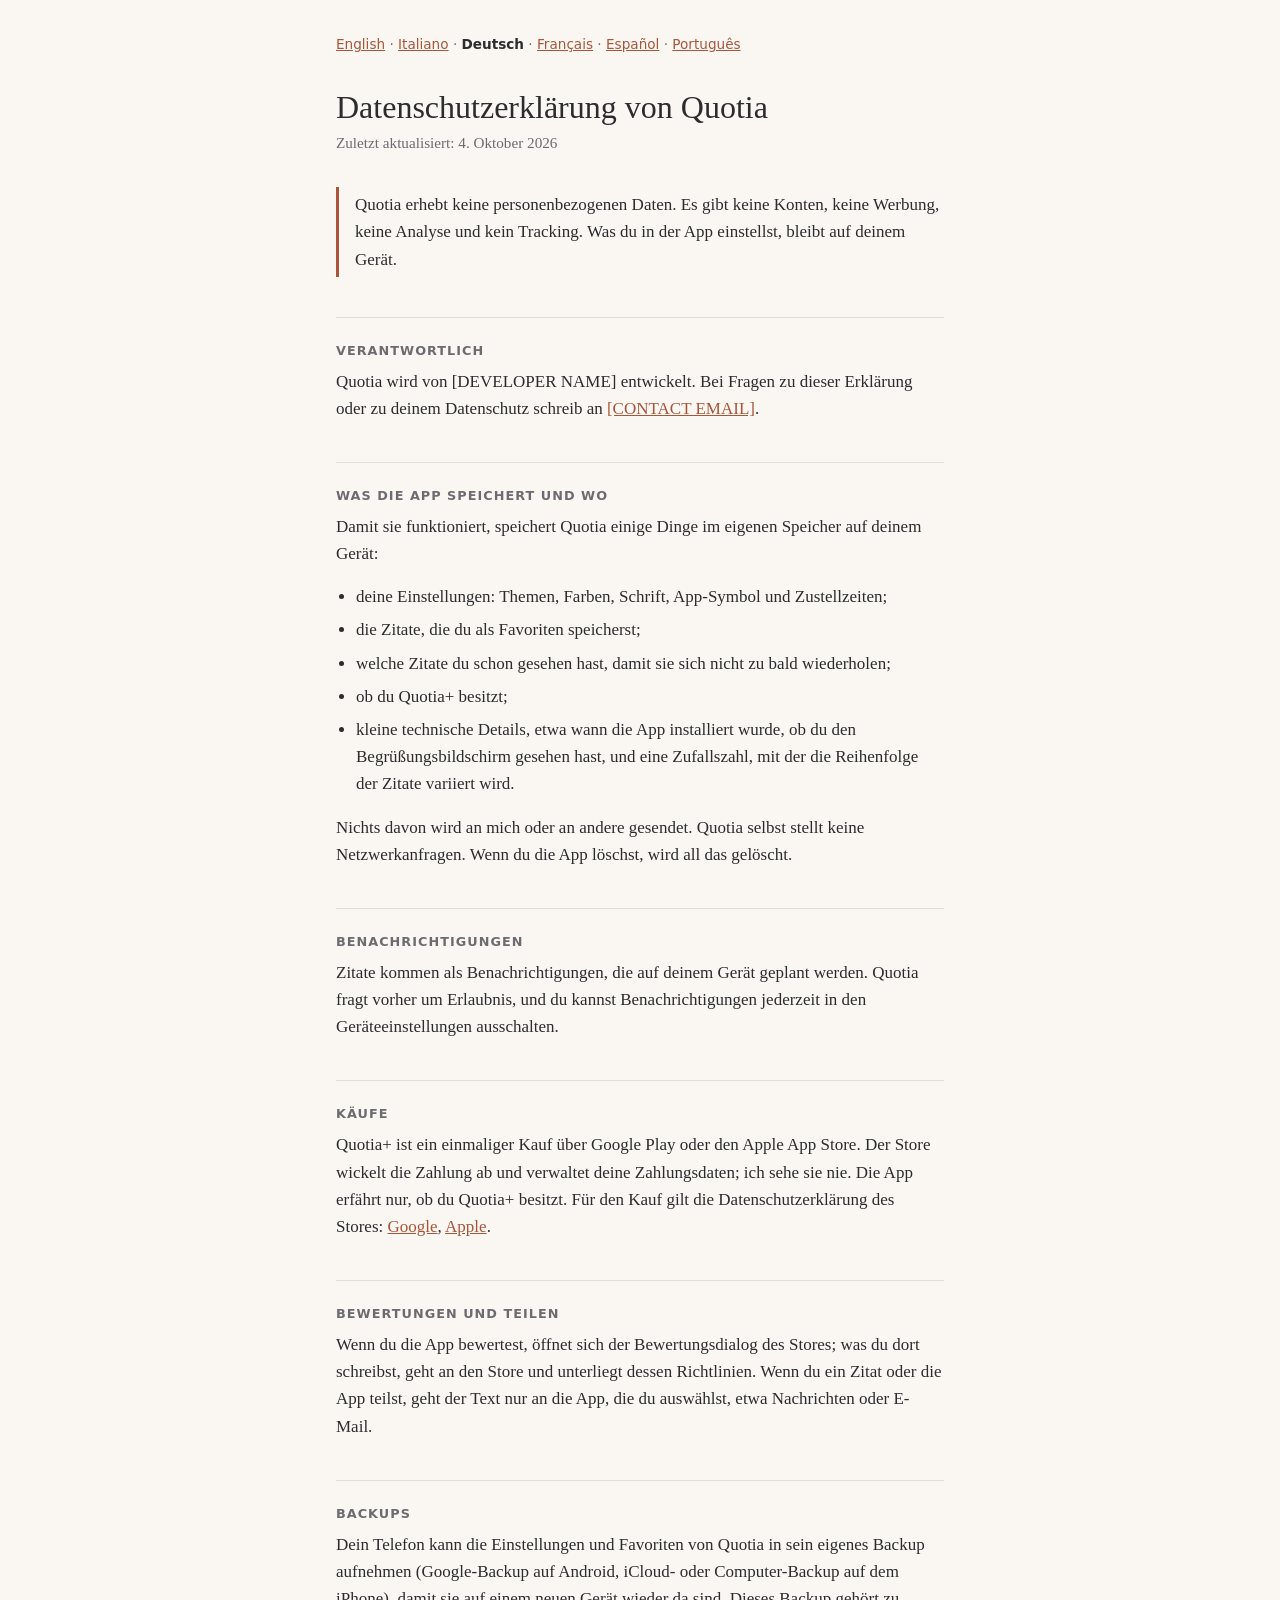
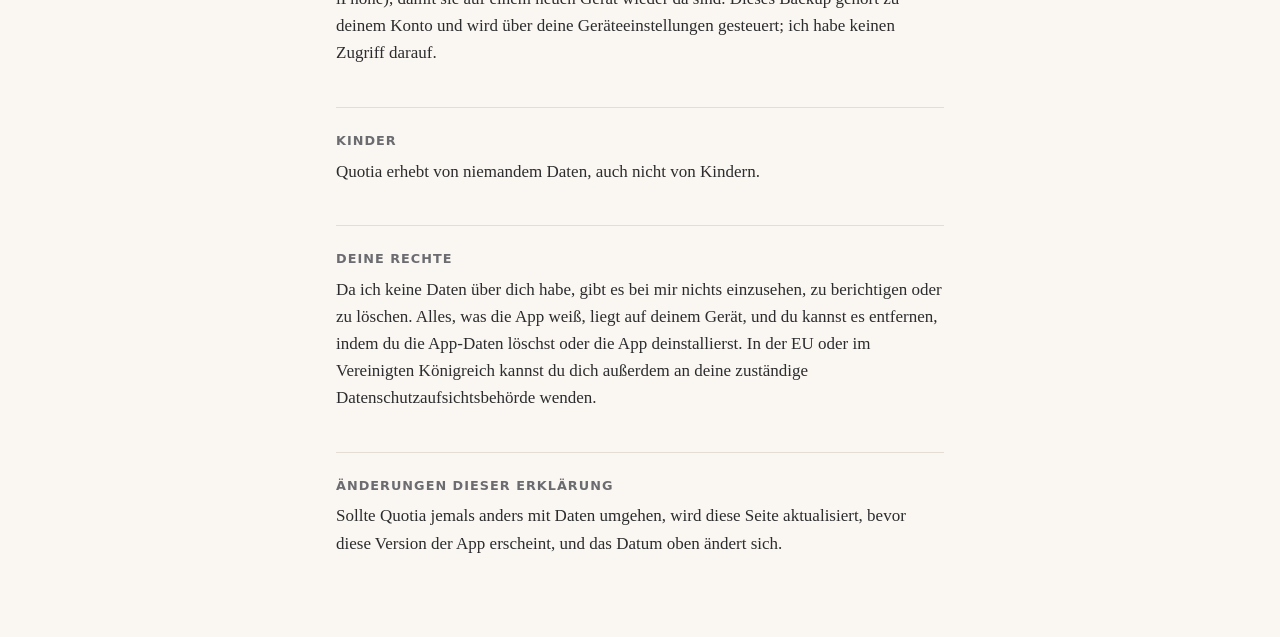
==== de/index.html @ 8ff5bea6 "Privacy policy in all six interface languages Co-Authored-By: Claude Opus 5.5 <noreply@anthropic.com" ====
<!doctype html>
<html lang="de">
<head>
<meta charset="utf-8">
<meta name="viewport" content="width=device-width, initial-scale=1">
<title>Datenschutzerklärung von Quotia</title>
<meta name="description" content="Quotia erhebt keine personenbezogenen Daten. Alles bleibt auf deinem Gerät.">
<link rel="alternate" hreflang="en" href="https://simonesarti.github.io/quotia-privacy/">
<link rel="alternate" hreflang="it" href="https://simonesarti.github.io/quotia-privacy/it/">
<link rel="alternate" hreflang="de" href="https://simonesarti.github.io/quotia-privacy/de/">
<link rel="alternate" hreflang="fr" href="https://simonesarti.github.io/quotia-privacy/fr/">
<link rel="alternate" hreflang="es" href="https://simonesarti.github.io/quotia-privacy/es/">
<link rel="alternate" hreflang="pt" href="https://simonesarti.github.io/quotia-privacy/pt/">
<link rel="alternate" hreflang="x-default" href="https://simonesarti.github.io/quotia-privacy/">
<link rel="stylesheet" href="../style.css">
</head>
<body>
<main>
  <nav class="langs"><a href="../" hreflang="en" lang="en">English</a> · <a href="../it/" hreflang="it" lang="it">Italiano</a> · <strong aria-current="page">Deutsch</strong> · <a href="../fr/" hreflang="fr" lang="fr">Français</a> · <a href="../es/" hreflang="es" lang="es">Español</a> · <a href="../pt/" hreflang="pt" lang="pt">Português</a></nav>
  <h1>Datenschutzerklärung von Quotia</h1>
  <p class="date">Zuletzt aktualisiert: 4. Oktober 2026</p>

  <p class="summary">Quotia erhebt keine personenbezogenen Daten. Es gibt keine Konten, keine Werbung, keine Analyse und kein Tracking. Was du in der App einstellst, bleibt auf deinem Gerät.</p>

  <h2>Verantwortlich</h2>
  <p>Quotia wird von [DEVELOPER NAME] entwickelt. Bei Fragen zu dieser Erklärung oder zu deinem Datenschutz schreib an <a href="mailto:[CONTACT EMAIL]">[CONTACT EMAIL]</a>.</p>
  <h2>Was die App speichert und wo</h2>
  <p>Damit sie funktioniert, speichert Quotia einige Dinge im eigenen Speicher auf deinem Gerät:</p>
  <ul>
    <li>deine Einstellungen: Themen, Farben, Schrift, App-Symbol und Zustellzeiten;</li>
    <li>die Zitate, die du als Favoriten speicherst;</li>
    <li>welche Zitate du schon gesehen hast, damit sie sich nicht zu bald wiederholen;</li>
    <li>ob du Quotia+ besitzt;</li>
    <li>kleine technische Details, etwa wann die App installiert wurde, ob du den Begrüßungsbildschirm gesehen hast, und eine Zufallszahl, mit der die Reihenfolge der Zitate variiert wird.</li>
  </ul>
  <p>Nichts davon wird an mich oder an andere gesendet. Quotia selbst stellt keine Netzwerkanfragen. Wenn du die App löschst, wird all das gelöscht.</p>
  <h2>Benachrichtigungen</h2>
  <p>Zitate kommen als Benachrichtigungen, die auf deinem Gerät geplant werden. Quotia fragt vorher um Erlaubnis, und du kannst Benachrichtigungen jederzeit in den Geräteeinstellungen ausschalten.</p>
  <h2>Käufe</h2>
  <p>Quotia+ ist ein einmaliger Kauf über Google Play oder den Apple App Store. Der Store wickelt die Zahlung ab und verwaltet deine Zahlungsdaten; ich sehe sie nie. Die App erfährt nur, ob du Quotia+ besitzt. Für den Kauf gilt die Datenschutzerklärung des Stores: <a href="https://policies.google.com/privacy?hl=de">Google</a>, <a href="https://www.apple.com/de/legal/privacy/">Apple</a>.</p>
  <h2>Bewertungen und Teilen</h2>
  <p>Wenn du die App bewertest, öffnet sich der Bewertungsdialog des Stores; was du dort schreibst, geht an den Store und unterliegt dessen Richtlinien. Wenn du ein Zitat oder die App teilst, geht der Text nur an die App, die du auswählst, etwa Nachrichten oder E-Mail.</p>
  <h2>Backups</h2>
  <p>Dein Telefon kann die Einstellungen und Favoriten von Quotia in sein eigenes Backup aufnehmen (Google-Backup auf Android, iCloud- oder Computer-Backup auf dem iPhone), damit sie auf einem neuen Gerät wieder da sind. Dieses Backup gehört zu deinem Konto und wird über deine Geräteeinstellungen gesteuert; ich habe keinen Zugriff darauf.</p>
  <h2>Kinder</h2>
  <p>Quotia erhebt von niemandem Daten, auch nicht von Kindern.</p>
  <h2>Deine Rechte</h2>
  <p>Da ich keine Daten über dich habe, gibt es bei mir nichts einzusehen, zu berichtigen oder zu löschen. Alles, was die App weiß, liegt auf deinem Gerät, und du kannst es entfernen, indem du die App-Daten löschst oder die App deinstallierst. In der EU oder im Vereinigten Königreich kannst du dich außerdem an deine zuständige Datenschutzaufsichtsbehörde wenden.</p>
  <h2>Änderungen dieser Erklärung</h2>
  <p>Sollte Quotia jemals anders mit Daten umgehen, wird diese Seite aktualisiert, bevor diese Version der App erscheint, und das Datum oben ändert sich.</p>
</main>
</body>
</html>
---- style.css ----
:root {
  --bg: #faf7f2;
  --text: #2c2c2e;
  --muted: #6b6b70;
  --accent: #a8553a;
  --rule: #e4ddd3;
}
@media (prefers-color-scheme: dark) {
  :root {
    --bg: #1c1c1e;
    --text: #ecebe8;
    --muted: #a3a3a8;
    --accent: #dab2a4;
    --rule: #3a3a3c;
  }
}
* { box-sizing: border-box; }
body {
  margin: 0;
  background: var(--bg);
  color: var(--text);
  font: 17px/1.6 Georgia, "Times New Roman", serif;
}
main { max-width: 640px; margin: 0 auto; padding: 32px 16px 64px; }
.langs {
  font: 0.85rem/1.8 system-ui, -apple-system, "Segoe UI", sans-serif;
  color: var(--muted);
  margin: 0 0 32px;
}
.langs strong { color: var(--text); font-weight: 600; }
h1 { font-size: 2rem; line-height: 1.2; margin: 0 0 4px; font-weight: 400; }
.date { color: var(--muted); margin: 0 0 32px; font-size: 0.95rem; }
.summary {
  border-left: 3px solid var(--accent);
  padding: 4px 0 4px 16px;
  margin: 0 0 32px;
}
h2 {
  font: 600 0.8rem/1.4 system-ui, -apple-system, "Segoe UI", sans-serif;
  letter-spacing: 0.08em;
  text-transform: uppercase;
  color: var(--muted);
  margin: 40px 0 8px;
  padding-top: 24px;
  border-top: 1px solid var(--rule);
}
p, ul { margin: 0 0 16px; }
ul { padding-left: 20px; }
li { margin-bottom: 6px; }
a { color: var(--accent); }
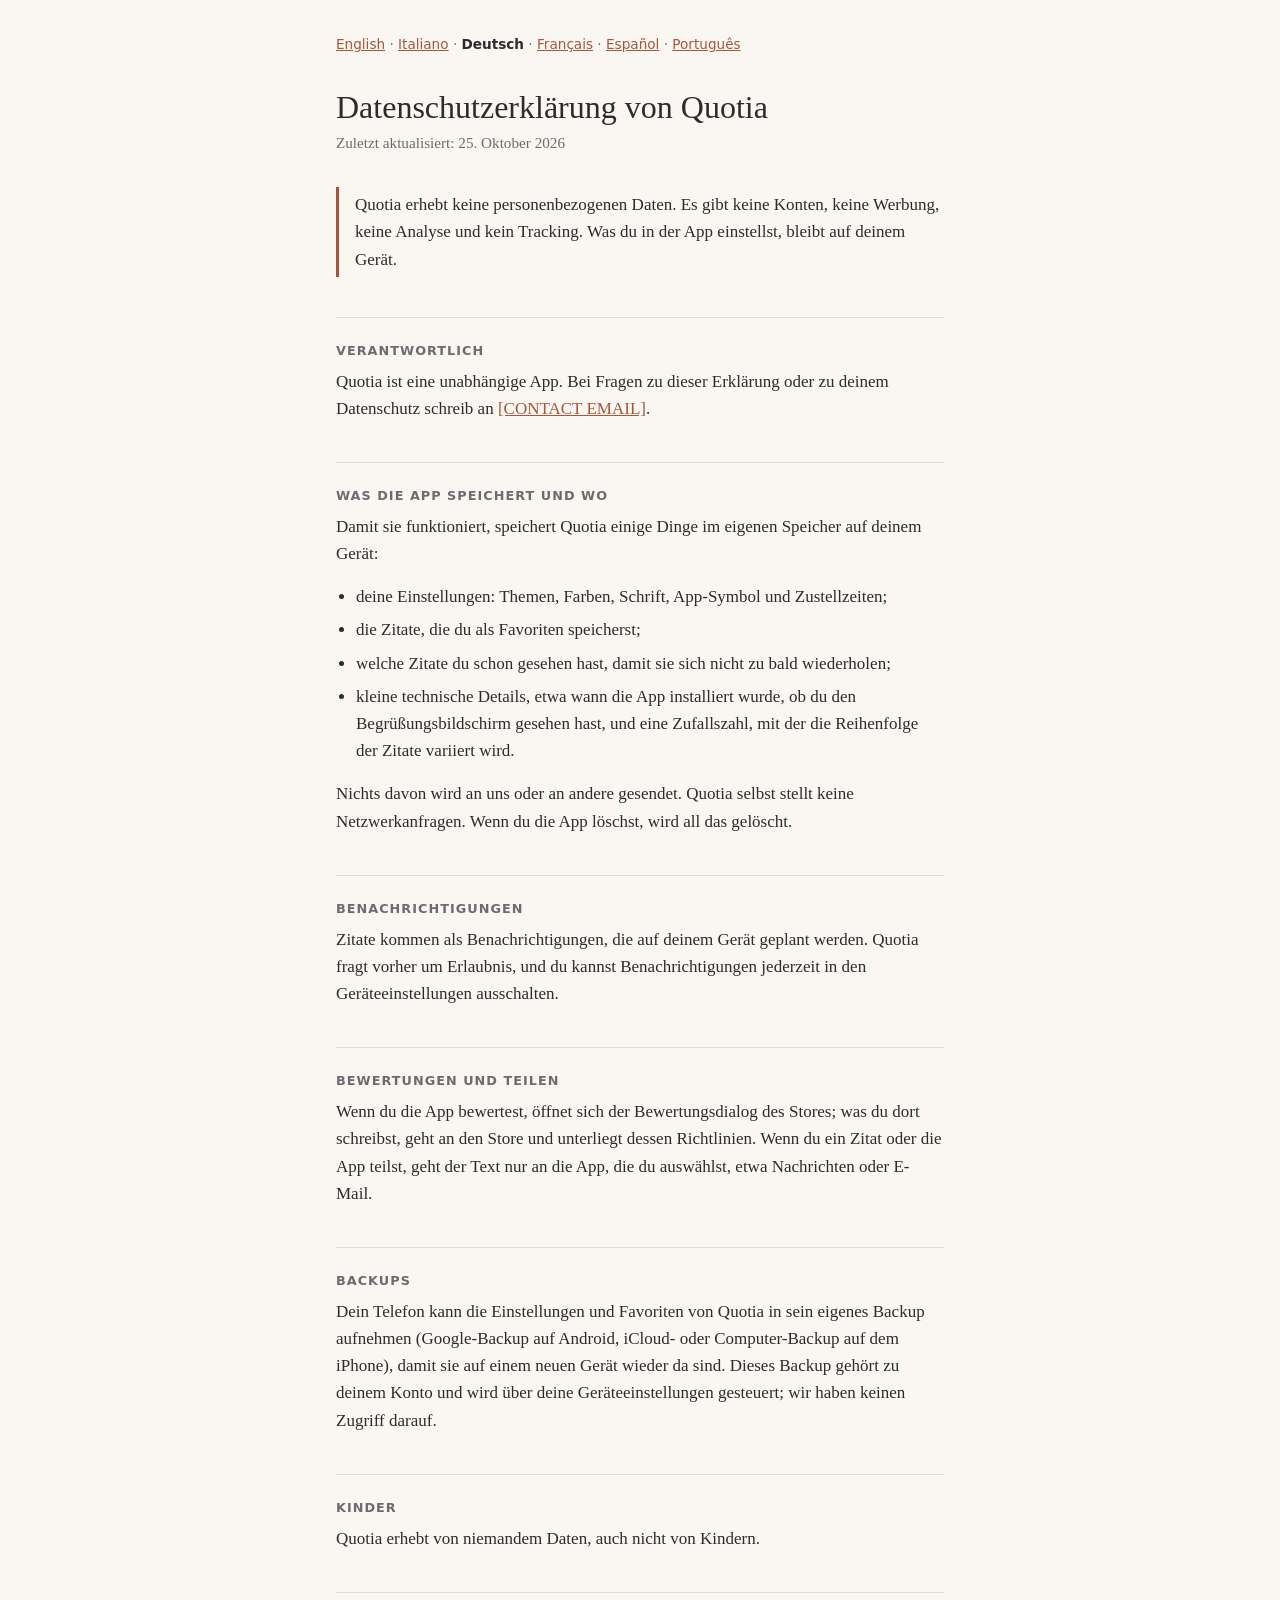
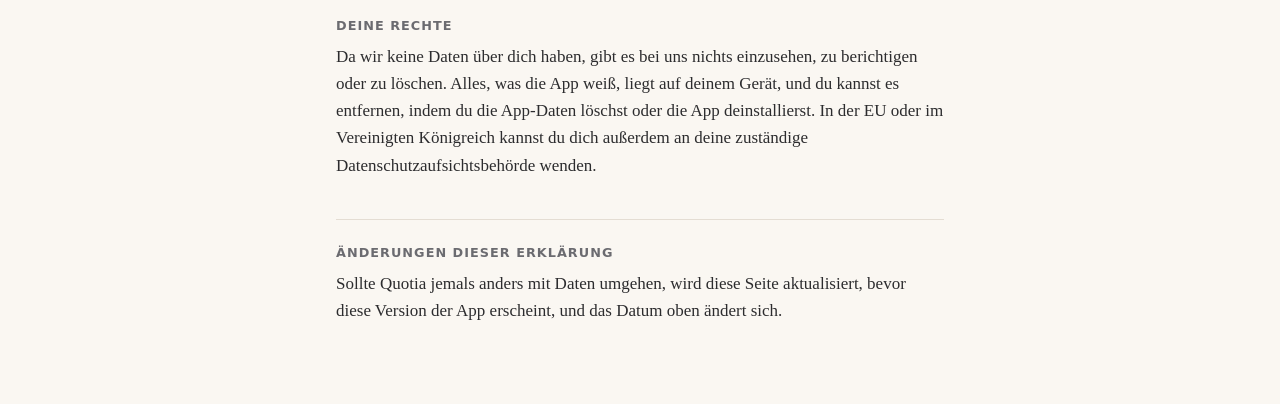
==== commit bdd38cb1: "Quotia is free: no purchases section; links at quotia-app.github.io In all six languages: - Quotia+ " ====
--- a/de/index.html
+++ b/de/index.html
@@ -5,47 +5,44 @@
 <meta name="viewport" content="width=device-width, initial-scale=1">
 <title>Datenschutzerklärung von Quotia</title>
 <meta name="description" content="Quotia erhebt keine personenbezogenen Daten. Alles bleibt auf deinem Gerät.">
-<link rel="alternate" hreflang="en" href="https://simonesarti.github.io/quotia-privacy/">
-<link rel="alternate" hreflang="it" href="https://simonesarti.github.io/quotia-privacy/it/">
-<link rel="alternate" hreflang="de" href="https://simonesarti.github.io/quotia-privacy/de/">
-<link rel="alternate" hreflang="fr" href="https://simonesarti.github.io/quotia-privacy/fr/">
-<link rel="alternate" hreflang="es" href="https://simonesarti.github.io/quotia-privacy/es/">
-<link rel="alternate" hreflang="pt" href="https://simonesarti.github.io/quotia-privacy/pt/">
-<link rel="alternate" hreflang="x-default" href="https://simonesarti.github.io/quotia-privacy/">
+<link rel="alternate" hreflang="en" href="https://quotia-app.github.io/quotia-privacy/">
+<link rel="alternate" hreflang="it" href="https://quotia-app.github.io/quotia-privacy/it/">
+<link rel="alternate" hreflang="de" href="https://quotia-app.github.io/quotia-privacy/de/">
+<link rel="alternate" hreflang="fr" href="https://quotia-app.github.io/quotia-privacy/fr/">
+<link rel="alternate" hreflang="es" href="https://quotia-app.github.io/quotia-privacy/es/">
+<link rel="alternate" hreflang="pt" href="https://quotia-app.github.io/quotia-privacy/pt/">
+<link rel="alternate" hreflang="x-default" href="https://quotia-app.github.io/quotia-privacy/">
 <link rel="stylesheet" href="../style.css">
 </head>
 <body>
 <main>
   <nav class="langs"><a href="../" hreflang="en" lang="en">English</a> · <a href="../it/" hreflang="it" lang="it">Italiano</a> · <strong aria-current="page">Deutsch</strong> · <a href="../fr/" hreflang="fr" lang="fr">Français</a> · <a href="../es/" hreflang="es" lang="es">Español</a> · <a href="../pt/" hreflang="pt" lang="pt">Português</a></nav>
   <h1>Datenschutzerklärung von Quotia</h1>
-  <p class="date">Zuletzt aktualisiert: 4. Oktober 2026</p>
+  <p class="date">Zuletzt aktualisiert: 25. Oktober 2026</p>
 
   <p class="summary">Quotia erhebt keine personenbezogenen Daten. Es gibt keine Konten, keine Werbung, keine Analyse und kein Tracking. Was du in der App einstellst, bleibt auf deinem Gerät.</p>
 
   <h2>Verantwortlich</h2>
-  <p>Quotia wird von [DEVELOPER NAME] entwickelt. Bei Fragen zu dieser Erklärung oder zu deinem Datenschutz schreib an <a href="mailto:[CONTACT EMAIL]">[CONTACT EMAIL]</a>.</p>
+  <p>Quotia ist eine unabhängige App. Bei Fragen zu dieser Erklärung oder zu deinem Datenschutz schreib an <a href="mailto:[CONTACT EMAIL]">[CONTACT EMAIL]</a>.</p>
   <h2>Was die App speichert und wo</h2>
   <p>Damit sie funktioniert, speichert Quotia einige Dinge im eigenen Speicher auf deinem Gerät:</p>
   <ul>
     <li>deine Einstellungen: Themen, Farben, Schrift, App-Symbol und Zustellzeiten;</li>
     <li>die Zitate, die du als Favoriten speicherst;</li>
     <li>welche Zitate du schon gesehen hast, damit sie sich nicht zu bald wiederholen;</li>
-    <li>ob du Quotia+ besitzt;</li>
     <li>kleine technische Details, etwa wann die App installiert wurde, ob du den Begrüßungsbildschirm gesehen hast, und eine Zufallszahl, mit der die Reihenfolge der Zitate variiert wird.</li>
   </ul>
-  <p>Nichts davon wird an mich oder an andere gesendet. Quotia selbst stellt keine Netzwerkanfragen. Wenn du die App löschst, wird all das gelöscht.</p>
+  <p>Nichts davon wird an uns oder an andere gesendet. Quotia selbst stellt keine Netzwerkanfragen. Wenn du die App löschst, wird all das gelöscht.</p>
   <h2>Benachrichtigungen</h2>
   <p>Zitate kommen als Benachrichtigungen, die auf deinem Gerät geplant werden. Quotia fragt vorher um Erlaubnis, und du kannst Benachrichtigungen jederzeit in den Geräteeinstellungen ausschalten.</p>
-  <h2>Käufe</h2>
-  <p>Quotia+ ist ein einmaliger Kauf über Google Play oder den Apple App Store. Der Store wickelt die Zahlung ab und verwaltet deine Zahlungsdaten; ich sehe sie nie. Die App erfährt nur, ob du Quotia+ besitzt. Für den Kauf gilt die Datenschutzerklärung des Stores: <a href="https://policies.google.com/privacy?hl=de">Google</a>, <a href="https://www.apple.com/de/legal/privacy/">Apple</a>.</p>
   <h2>Bewertungen und Teilen</h2>
   <p>Wenn du die App bewertest, öffnet sich der Bewertungsdialog des Stores; was du dort schreibst, geht an den Store und unterliegt dessen Richtlinien. Wenn du ein Zitat oder die App teilst, geht der Text nur an die App, die du auswählst, etwa Nachrichten oder E-Mail.</p>
   <h2>Backups</h2>
-  <p>Dein Telefon kann die Einstellungen und Favoriten von Quotia in sein eigenes Backup aufnehmen (Google-Backup auf Android, iCloud- oder Computer-Backup auf dem iPhone), damit sie auf einem neuen Gerät wieder da sind. Dieses Backup gehört zu deinem Konto und wird über deine Geräteeinstellungen gesteuert; ich habe keinen Zugriff darauf.</p>
+  <p>Dein Telefon kann die Einstellungen und Favoriten von Quotia in sein eigenes Backup aufnehmen (Google-Backup auf Android, iCloud- oder Computer-Backup auf dem iPhone), damit sie auf einem neuen Gerät wieder da sind. Dieses Backup gehört zu deinem Konto und wird über deine Geräteeinstellungen gesteuert; wir haben keinen Zugriff darauf.</p>
   <h2>Kinder</h2>
   <p>Quotia erhebt von niemandem Daten, auch nicht von Kindern.</p>
   <h2>Deine Rechte</h2>
-  <p>Da ich keine Daten über dich habe, gibt es bei mir nichts einzusehen, zu berichtigen oder zu löschen. Alles, was die App weiß, liegt auf deinem Gerät, und du kannst es entfernen, indem du die App-Daten löschst oder die App deinstallierst. In der EU oder im Vereinigten Königreich kannst du dich außerdem an deine zuständige Datenschutzaufsichtsbehörde wenden.</p>
+  <p>Da wir keine Daten über dich haben, gibt es bei uns nichts einzusehen, zu berichtigen oder zu löschen. Alles, was die App weiß, liegt auf deinem Gerät, und du kannst es entfernen, indem du die App-Daten löschst oder die App deinstallierst. In der EU oder im Vereinigten Königreich kannst du dich außerdem an deine zuständige Datenschutzaufsichtsbehörde wenden.</p>
   <h2>Änderungen dieser Erklärung</h2>
   <p>Sollte Quotia jemals anders mit Daten umgehen, wird diese Seite aktualisiert, bevor diese Version der App erscheint, und das Datum oben ändert sich.</p>
 </main>
